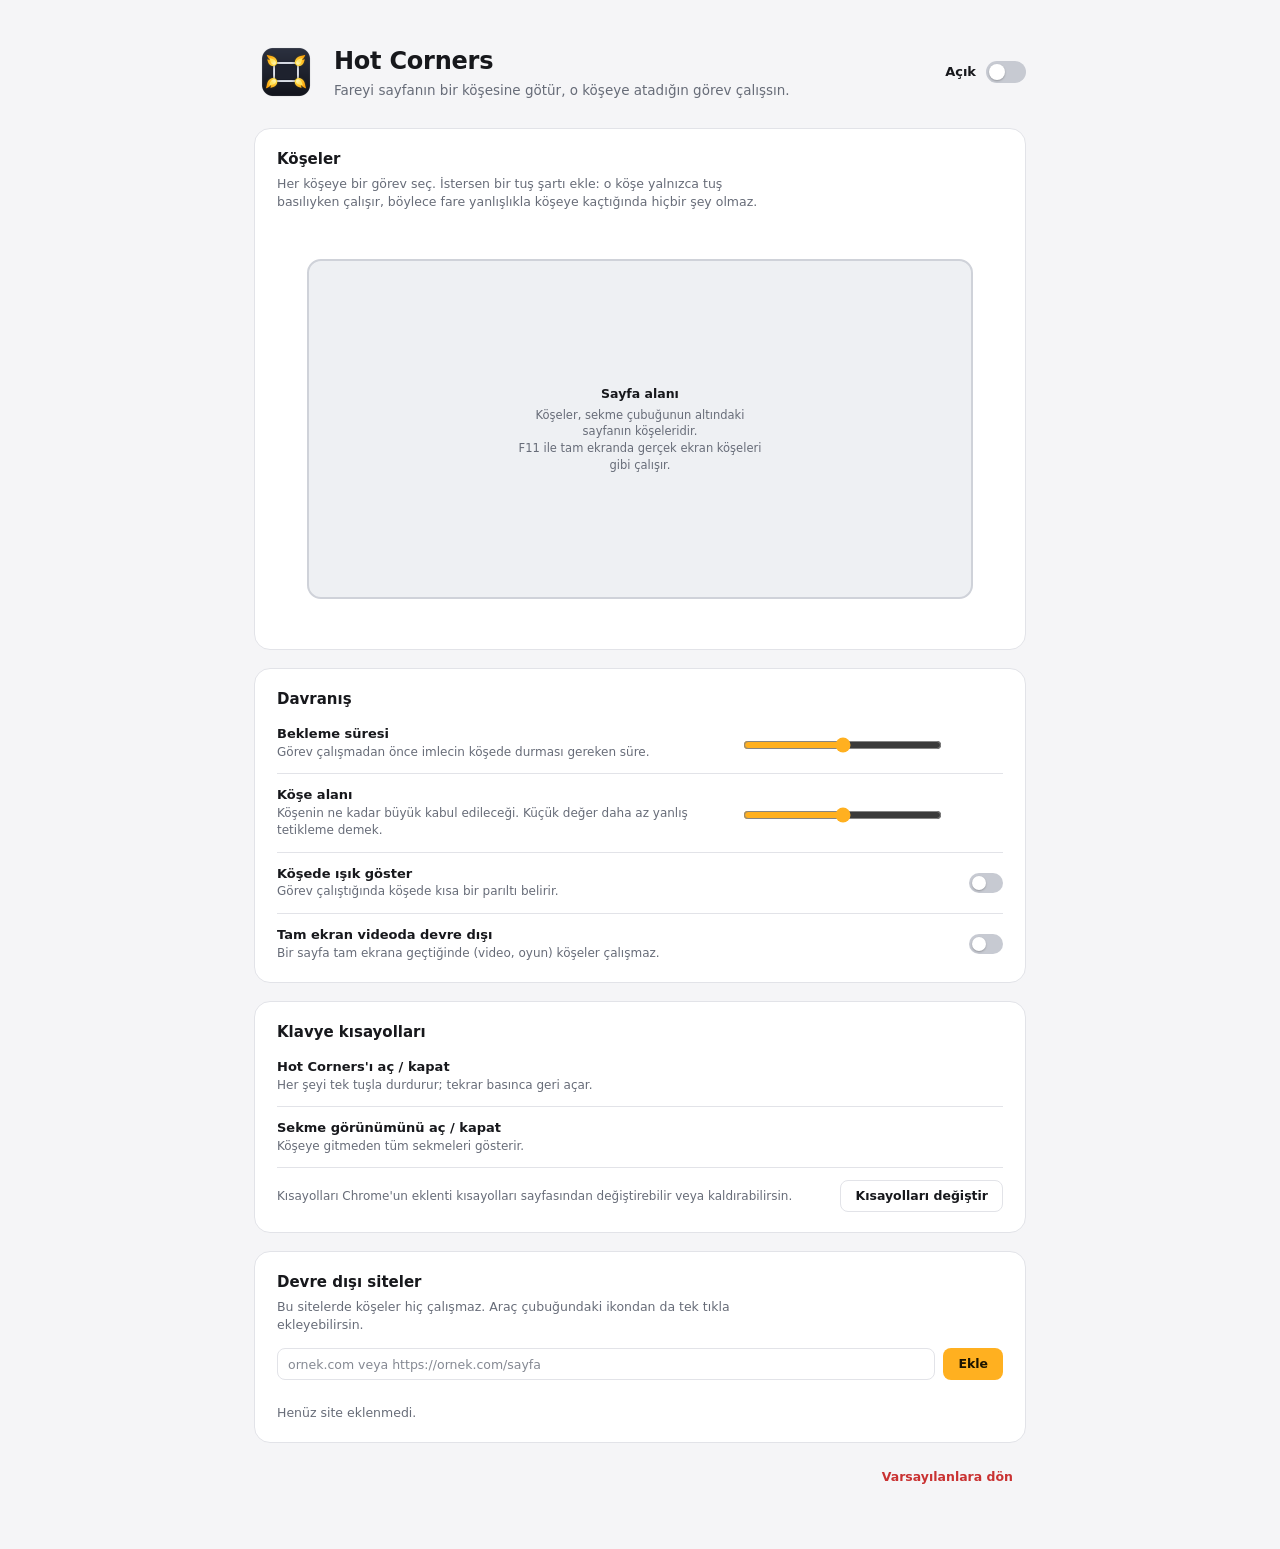
==== extension/options.html @ 981937c7 "Hot Corners 1.2.0: macOS-style hot corners for Chrome - Corner actions for tabs, page and window, pl" ====
<!doctype html>
<html lang="tr">
<head>
  <meta charset="utf-8">
  <meta name="viewport" content="width=device-width, initial-scale=1">
  <title>Hot Corners · Ayarlar</title>
  <link rel="icon" href="icons/icon32.png">
  <link rel="stylesheet" href="ui.css">
  <link rel="stylesheet" href="options.css">
</head>
<body>
  <main class="page">
    <header class="hero">
      <img src="icons/icon128.png" alt="" width="64" height="64">
      <div class="hero-text">
        <h1>Hot Corners</h1>
        <p>Fareyi sayfanın bir köşesine götür, o köşeye atadığın görev çalışsın.</p>
      </div>
      <div class="master">
        <div class="master-text">
          <span id="status">Açık</span>
          <button class="btn ghost" id="resume" type="button" hidden>Devam et</button>
        </div>
        <label class="switch" title="Hot Corners'ı aç / kapat">
          <input type="checkbox" id="enabled" aria-label="Hot Corners'ı aç / kapat">
          <span></span>
        </label>
      </div>
    </header>

    <section class="card welcome" id="welcome" hidden aria-labelledby="welcomeTitle">
      <div class="welcome-text">
        <h2 id="welcomeTitle">Hot Corners kuruldu</h2>
        <p>Hemen denemek için fareyi bu sayfanın sol üst köşesine götür: tüm sekmelerin açılır.</p>
        <ul class="tips">
          <li><b>Sol üst köşe</b> sekme görünümünü açar, <b>sağ alt köşe</b> son kullandığın sekmeye döner. Aşağıdan değiştirebilirsin.</li>
          <li><span id="welcomeToggle"></span> ile tamamen kapatıp açabilirsin. Araç çubuğundaki ikon kapalıyken gri görünür.</li>
          <li>İkona <b>sağ tıklayarak</b> 15 dakika ya da 1 saat duraklatabilirsin. Süre bitince kendiliğinden açılır.</li>
          <li>İkonu her an görmek için Chrome'un yap-boz simgesinden Hot Corners'ı sabitle.</li>
        </ul>
      </div>
      <button class="btn primary" id="welcomeDone" type="button">Anladım</button>
    </section>

    <section class="card" aria-labelledby="cornersTitle">
      <div class="card-head">
        <h2 id="cornersTitle">Köşeler</h2>
        <p>Her köşeye bir görev seç. İstersen bir tuş şartı ekle: o köşe yalnızca tuş basılıyken çalışır,
          böylece fare yanlışlıkla köşeye kaçtığında hiçbir şey olmaz.</p>
      </div>
      <div class="stage">
        <div class="screen" id="screen">
          <div class="screen-center">
            <strong>Sayfa alanı</strong>
            <span>Köşeler, sekme çubuğunun altındaki sayfanın köşeleridir.<br>
              F11 ile tam ekranda gerçek ekran köşeleri gibi çalışır.</span>
          </div>
        </div>
      </div>
    </section>

    <section class="card needs-on" aria-labelledby="behaviourTitle">
      <div class="card-head">
        <h2 id="behaviourTitle">Davranış</h2>
      </div>
      <div class="rows">
        <div class="row">
          <div class="row-text">
            <label for="delay">Bekleme süresi</label>
            <p>Görev çalışmadan önce imlecin köşede durması gereken süre.</p>
          </div>
          <div class="row-control">
            <input type="range" id="delay" min="0" max="1000" step="50">
            <output id="delayOut" for="delay"></output>
          </div>
        </div>
        <div class="row">
          <div class="row-text">
            <label for="size">Köşe alanı</label>
            <p>Köşenin ne kadar büyük kabul edileceği. Küçük değer daha az yanlış tetikleme demek.</p>
          </div>
          <div class="row-control">
            <input type="range" id="size" min="2" max="30" step="1">
            <output id="sizeOut" for="size"></output>
          </div>
        </div>
        <div class="row">
          <div class="row-text">
            <label for="feedback">Köşede ışık göster</label>
            <p>Görev çalıştığında köşede kısa bir parıltı belirir.</p>
          </div>
          <label class="switch small"><input type="checkbox" id="feedback"><span></span></label>
        </div>
        <div class="row">
          <div class="row-text">
            <label for="ignoreFullscreen">Tam ekran videoda devre dışı</label>
            <p>Bir sayfa tam ekrana geçtiğinde (video, oyun) köşeler çalışmaz.</p>
          </div>
          <label class="switch small"><input type="checkbox" id="ignoreFullscreen"><span></span></label>
        </div>
      </div>
    </section>

    <section class="card" aria-labelledby="shortcutTitle">
      <div class="card-head">
        <h2 id="shortcutTitle">Klavye kısayolları</h2>
      </div>
      <div class="rows">
        <div class="row">
          <div class="row-text">
            <span class="label">Hot Corners'ı aç / kapat</span>
            <p>Her şeyi tek tuşla durdurur; tekrar basınca geri açar.</p>
          </div>
          <span class="keys" id="keyToggle"></span>
        </div>
        <div class="row">
          <div class="row-text">
            <span class="label">Sekme görünümünü aç / kapat</span>
            <p>Köşeye gitmeden tüm sekmeleri gösterir.</p>
          </div>
          <span class="keys" id="keyOverview"></span>
        </div>
        <div class="row">
          <p class="hint">Kısayolları Chrome'un eklenti kısayolları sayfasından değiştirebilir veya kaldırabilirsin.</p>
          <button class="btn" id="changeShortcut" type="button">Kısayolları değiştir</button>
        </div>
      </div>
    </section>

    <section class="card needs-on" aria-labelledby="sitesTitle">
      <div class="card-head">
        <h2 id="sitesTitle">Devre dışı siteler</h2>
        <p>Bu sitelerde köşeler hiç çalışmaz. Araç çubuğundaki ikondan da tek tıkla ekleyebilirsin.</p>
      </div>
      <form class="add-site" id="addSite" novalidate>
        <input class="field" id="siteInput" type="text" placeholder="ornek.com veya https://ornek.com/sayfa"
               spellcheck="false" autocomplete="off" aria-label="Site adresi">
        <button class="btn primary" type="submit">Ekle</button>
      </form>
      <p class="error" id="siteError" role="alert" hidden></p>
      <ul class="sites" id="sites"></ul>
      <p class="empty" id="sitesEmpty">Henüz site eklenmedi.</p>
    </section>

    <footer class="foot">
      <span id="version"></span>
      <button class="btn ghost danger" id="reset" type="button">Varsayılanlara dön</button>
    </footer>
  </main>
  <script src="shared.js"></script>
  <script src="ui.js"></script>
  <script src="options.js"></script>
</body>
</html>
---- extension/ui.css ----
/* Shared by popup.html and options.html */

:root {
  color-scheme: light dark;
  --bg: #f5f5f7;
  --card: #ffffff;
  --fg: #17181c;
  --muted: #676c78;
  --line: #e2e3e8;
  --field: #ffffff;
  --screen: #eef0f3;
  --screen-line: #cfd2d9;
  --accent: #ffb020;
  --accent-ink: #1d1400;
  --accent-text: #9a5700;
  --danger: #c93232;
  --off: #c7cad2;
  --focus: #f29d00;
  --radius: 12px;
}

@media (prefers-color-scheme: dark) {
  :root {
    --bg: #111216;
    --card: #1a1c22;
    --fg: #eceef2;
    --muted: #9ba1ad;
    --line: #2b2e36;
    --field: #22252c;
    --screen: #15171c;
    --screen-line: #3a3e48;
    --accent-text: #ffc457;
    --danger: #ff6b6b;
    --off: #41454f;
  }
}

* { box-sizing: border-box; }

body {
  margin: 0;
  background: var(--bg);
  color: var(--fg);
  font: 13px/1.45 "Segoe UI", system-ui, -apple-system, sans-serif;
  -webkit-font-smoothing: antialiased;
}

h1, h2, h3, p { margin: 0; }

button, select, input { font: inherit; color: inherit; }

:focus-visible { outline: 2px solid var(--focus); outline-offset: 2px; }

/* ---------- switch ---------- */
.switch { position: relative; display: inline-block; flex: none; width: 40px; height: 22px; cursor: pointer; }
.switch input { position: absolute; inset: 0; width: 100%; height: 100%; margin: 0; opacity: 0; cursor: pointer; }
.switch span { position: absolute; inset: 0; border-radius: 11px; background: var(--off); transition: background .15s ease; }
.switch span::after {
  content: ""; position: absolute; top: 3px; left: 3px; width: 16px; height: 16px; border-radius: 50%;
  background: #fff; box-shadow: 0 1px 2px rgba(0,0,0,.25); transition: transform .15s ease;
}
.switch input:checked + span { background: var(--accent); }
.switch input:checked + span::after { transform: translateX(18px); }
.switch input:focus-visible + span { outline: 2px solid var(--focus); outline-offset: 2px; }
.switch.small { width: 34px; height: 20px; }
.switch.small span::after { width: 14px; height: 14px; }
.switch.small input:checked + span::after { transform: translateX(14px); }

/* ---------- fields ---------- */
select, .field {
  width: 100%; height: 32px; padding: 0 10px;
  border: 1px solid var(--line); border-radius: 8px; background: var(--field);
  font-size: 12.5px;
}
select { cursor: pointer; padding-right: 6px; }
.field::placeholder { color: var(--muted); opacity: .8; }
select:hover, .field:hover { border-color: var(--screen-line); }

.btn {
  display: inline-flex; align-items: center; justify-content: center; gap: 6px;
  height: 32px; padding: 0 14px; border-radius: 8px; cursor: pointer;
  border: 1px solid var(--line); background: var(--field); font-size: 12.5px; font-weight: 600;
  white-space: nowrap;
}
.btn:hover { border-color: var(--screen-line); }
.btn.primary { background: var(--accent); border-color: transparent; color: var(--accent-ink); }
.btn.primary:hover { filter: brightness(1.05); }
.btn.ghost { border-color: transparent; background: transparent; color: var(--accent-text); padding: 0 8px; }
.btn.danger { color: var(--danger); }
.btn:disabled { opacity: .5; cursor: default; }

input[type="range"] { width: 100%; margin: 4px 0 0; accent-color: var(--accent); }
input[type="checkbox"]:not(.switch input) { accent-color: var(--accent); }

/* ---------- the "screen" corner editor ---------- */
.stage { padding: 26px; }
.screen {
  --f: 26px; /* flame width; height is 1.45x */
  position: relative;
  border: 2px solid var(--screen-line); border-radius: 14px; background: var(--screen);
}
.corner { position: absolute; display: flex; flex-direction: column; gap: 6px; width: calc(50% - 26px); }
.corner.tl { top: 14px; left: 14px; }
.corner.tr { top: 14px; right: 14px; }
.corner.bl { bottom: 14px; left: 14px; flex-direction: column-reverse; }
.corner.br { bottom: 14px; right: 14px; flex-direction: column-reverse; }
.corner-name { font-size: 11px; font-weight: 600; letter-spacing: .04em; text-transform: uppercase; color: var(--muted); }
.corner.tr .corner-name, .corner.br .corner-name { text-align: right; }
.chip {
  align-self: flex-start; padding: 1px 7px; border-radius: 6px; font-size: 11px;
  background: color-mix(in srgb, var(--accent) 20%, transparent); color: var(--accent-text);
}
.corner.tr .chip, .corner.br .chip { align-self: flex-end; }

.screen-center {
  position: absolute; inset: 0; display: grid; place-content: center; gap: 4px;
  text-align: center; pointer-events: none; color: var(--muted); font-size: 12px;
}

.flame {
  position: absolute; width: var(--f); height: calc(var(--f) * 1.45);
  transform-origin: calc(var(--f) * .5) calc(var(--f) * 1.05);
  pointer-events: none; overflow: visible;
  filter: grayscale(1); opacity: .28;
  transition: opacity .2s ease, filter .2s ease;
}
.flame.on { filter: drop-shadow(0 0 6px rgba(255, 176, 32, .55)); opacity: 1; }
.flame.tl { left: calc(var(--f) * -.5 - 2px); top: calc(var(--f) * -1.05 - 2px); transform: rotate(-45deg); }
.flame.tr { left: calc(100% - var(--f) * .5 + 2px); top: calc(var(--f) * -1.05 - 2px); transform: rotate(45deg) scaleX(-1); }
.flame.bl { left: calc(var(--f) * -.5 - 2px); top: calc(100% - var(--f) * 1.05 + 2px); transform: rotate(-135deg); }
.flame.br { left: calc(100% - var(--f) * .5 + 2px); top: calc(100% - var(--f) * 1.05 + 2px); transform: rotate(135deg) scaleX(-1); }

@keyframes flicker { 0%, 100% { scale: 1; } 50% { scale: 1.06 .97; } }
.flame.on { animation: flicker 1.6s ease-in-out infinite; }
.flame.tr.on, .flame.br.on { animation-delay: -.5s; }
.flame.bl.on { animation-delay: -1.1s; }

/* ---------- toast ---------- */
.toast {
  position: fixed; left: 50%; bottom: 18px; translate: -50% 12px;
  padding: 7px 14px; border-radius: 999px; font-size: 12px; font-weight: 600;
  background: var(--fg); color: var(--bg); opacity: 0; pointer-events: none;
  transition: opacity .18s ease, translate .18s ease;
}
.toast.show { opacity: 1; translate: -50% 0; }

body.off .stage, body.off .needs-on { opacity: .45; }

@media (prefers-reduced-motion: reduce) {
  *, *::before, *::after { animation: none !important; transition: none !important; }
}

[hidden] { display: none !important; }
---- extension/options.css ----
.page {
  width: 100%; max-width: 820px; margin: 0 auto; padding: 40px 24px 56px;
  display: flex; flex-direction: column; gap: 18px;
}

.hero { display: flex; align-items: center; gap: 16px; margin-bottom: 6px; }
.hero img { flex: none; }
.hero-text { flex: 1; min-width: 0; }
.hero h1 { font-size: 24px; font-weight: 700; letter-spacing: -.01em; }
.hero p { margin-top: 2px; color: var(--muted); font-size: 13.5px; }
.master { display: flex; align-items: center; gap: 10px; font-weight: 600; }

.card { background: var(--card); border: 1px solid var(--line); border-radius: 16px; padding: 20px 22px; }
.card-head { display: flex; flex-direction: column; gap: 4px; margin-bottom: 14px; }
.card-head h2 { font-size: 15px; font-weight: 650; }
.card-head p { color: var(--muted); font-size: 12.5px; max-width: 62ch; }

.stage { padding: 34px 30px 30px; }
.screen { --f: 30px; height: 340px; }
.corner { width: calc(50% - 40px); max-width: 260px; }
.corner.tl, .corner.tr { top: 16px; }
.corner.bl, .corner.br { bottom: 16px; }
.corner.tl, .corner.bl { left: 16px; }
.corner.tr, .corner.br { right: 16px; }
.screen-center span { font-size: 11.5px; max-width: 34ch; }
.screen-center strong { color: var(--fg); font-weight: 600; font-size: 12.5px; }

.rows { display: flex; flex-direction: column; }
.row {
  display: flex; align-items: center; justify-content: space-between; gap: 24px;
  padding: 12px 0; border-top: 1px solid var(--line);
}
.row:first-child { border-top: 0; padding-top: 0; }
.row:last-child { padding-bottom: 0; }
.row-text { min-width: 0; }
.row-text label, .row-text .label { font-weight: 600; }
.row-text p { color: var(--muted); font-size: 12px; }
.row-control { display: flex; align-items: center; gap: 12px; flex: none; width: 260px; }
.row-control output { width: 64px; text-align: right; color: var(--muted); font-variant-numeric: tabular-nums; }

.add-site { display: flex; gap: 8px; }
.error { margin-top: 6px; color: var(--danger); font-size: 12px; }
.sites { list-style: none; margin: 12px 0 0; padding: 0; display: flex; flex-direction: column; }
.sites li {
  display: flex; align-items: center; justify-content: space-between; gap: 12px;
  padding: 7px 4px 7px 10px; border-top: 1px solid var(--line);
}
.sites li:first-child { border-top: 0; }
.sites img { width: 16px; height: 16px; flex: none; }
.sites .host { flex: 1; min-width: 0; overflow: hidden; text-overflow: ellipsis; white-space: nowrap; }
.empty { margin-top: 12px; color: var(--muted); font-size: 12.5px; }

.foot { display: flex; align-items: center; justify-content: space-between; color: var(--muted); font-size: 12px; padding: 0 4px; }

@media (max-width: 640px) {
  .page { padding: 24px 16px 40px; }
  .hero { flex-wrap: wrap; }
  .master { width: 100%; justify-content: space-between; }
  .stage { padding: 30px 22px 26px; }
  .screen { height: auto; display: grid; grid-template-columns: 1fr; gap: 14px; padding: 16px; }
  .corner { position: static; width: auto; max-width: none; flex-direction: column !important; }
  .corner .corner-name { text-align: left !important; }
  .screen-center { display: none; }
  .row { flex-direction: column; align-items: stretch; gap: 8px; }
  .row-control { width: 100%; }
}

.master-text { display: flex; flex-direction: column; align-items: flex-end; line-height: 1.25; }
.master-text .btn { height: 22px; padding: 0; font-size: 12px; }
body.paused #status { color: var(--accent-text); }

.welcome {
  display: flex; align-items: flex-start; gap: 20px;
  border-color: color-mix(in srgb, var(--accent) 50%, var(--line));
  background: linear-gradient(135deg, color-mix(in srgb, var(--accent) 12%, var(--card)), var(--card) 60%);
}
.welcome-text { flex: 1; min-width: 0; display: flex; flex-direction: column; gap: 6px; }
.welcome h2 { font-size: 17px; font-weight: 700; }
.welcome p { color: var(--muted); }
.tips { margin: 6px 0 0; padding-left: 18px; display: flex; flex-direction: column; gap: 5px; max-width: 70ch; }
.tips li::marker { color: var(--accent); }

.keys { display: inline-flex; align-items: center; gap: 2px; flex: none; color: var(--muted); }
kbd {
  padding: 1px 7px; border: 1px solid var(--line); border-bottom-width: 2px; border-radius: 5px;
  background: var(--bg); font: 600 12px/1.5 inherit; color: var(--fg);
}
.hint { color: var(--muted); font-size: 12px; }

@media (max-width: 640px) {
  .welcome { flex-direction: column; }
  .master-text { align-items: flex-start; }
}
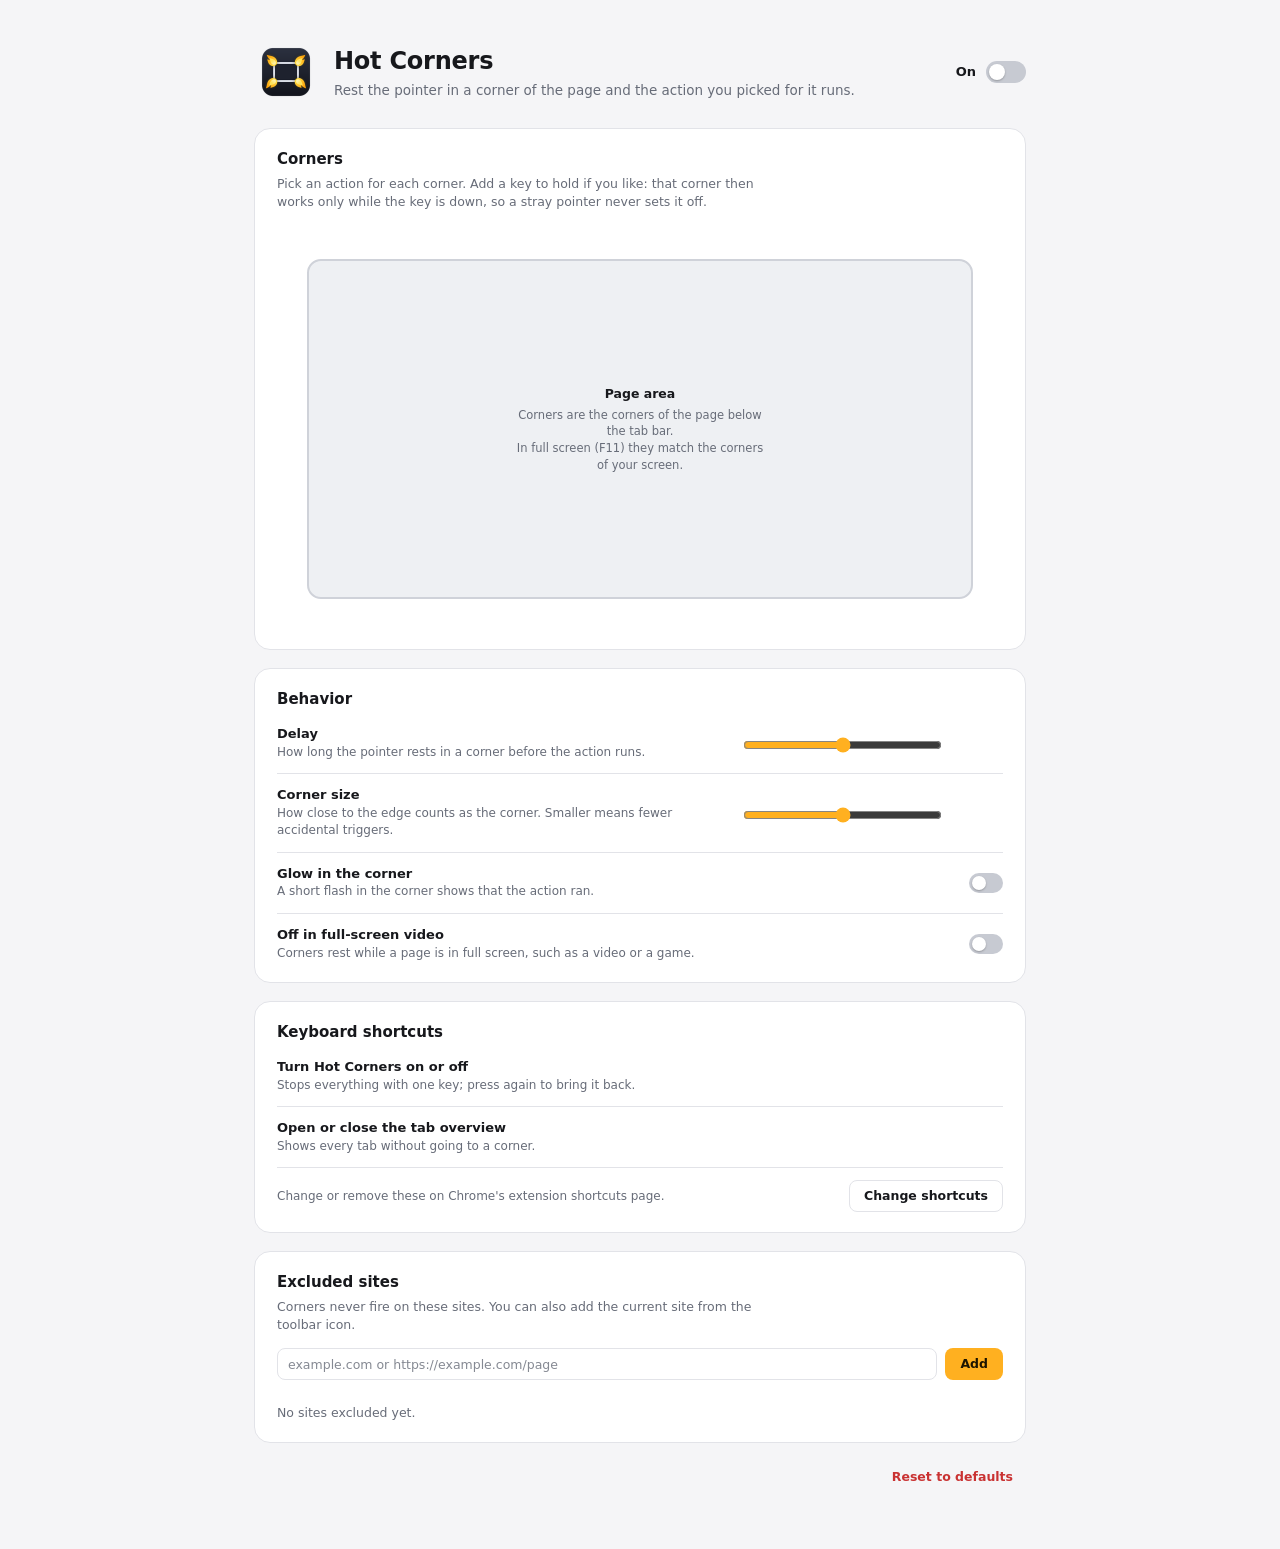
==== commit ff00a61b: "Switch everything to English - Extension UI, notices, menus and shortcut names in English - README, " ====
--- a/extension/options.html
+++ b/extension/options.html
@@ -1,9 +1,9 @@
 <!doctype html>
-<html lang="tr">
+<html lang="en">
 <head>
   <meta charset="utf-8">
   <meta name="viewport" content="width=device-width, initial-scale=1">
-  <title>Hot Corners · Ayarlar</title>
+  <title>Hot Corners · Settings</title>
   <link rel="icon" href="icons/icon32.png">
   <link rel="stylesheet" href="ui.css">
   <link rel="stylesheet" href="options.css">
@@ -14,15 +14,15 @@
       <img src="icons/icon128.png" alt="" width="64" height="64">
       <div class="hero-text">
         <h1>Hot Corners</h1>
-        <p>Fareyi sayfanın bir köşesine götür, o köşeye atadığın görev çalışsın.</p>
+        <p>Rest the pointer in a corner of the page and the action you picked for it runs.</p>
       </div>
       <div class="master">
         <div class="master-text">
-          <span id="status">Açık</span>
-          <button class="btn ghost" id="resume" type="button" hidden>Devam et</button>
+          <span id="status">On</span>
+          <button class="btn ghost" id="resume" type="button" hidden>Resume</button>
         </div>
-        <label class="switch" title="Hot Corners'ı aç / kapat">
-          <input type="checkbox" id="enabled" aria-label="Hot Corners'ı aç / kapat">
+        <label class="switch" title="Turn Hot Corners on or off">
+          <input type="checkbox" id="enabled" aria-label="Turn Hot Corners on or off">
           <span></span>
         </label>
       </div>
@@ -30,30 +30,30 @@
 
     <section class="card welcome" id="welcome" hidden aria-labelledby="welcomeTitle">
       <div class="welcome-text">
-        <h2 id="welcomeTitle">Hot Corners kuruldu</h2>
-        <p>Hemen denemek için fareyi bu sayfanın sol üst köşesine götür: tüm sekmelerin açılır.</p>
+        <h2 id="welcomeTitle">Hot Corners is ready</h2>
+        <p>Try it now: move the pointer to the top-left corner of this page to see all your tabs.</p>
         <ul class="tips">
-          <li><b>Sol üst köşe</b> sekme görünümünü açar, <b>sağ alt köşe</b> son kullandığın sekmeye döner. Aşağıdan değiştirebilirsin.</li>
-          <li><span id="welcomeToggle"></span> ile tamamen kapatıp açabilirsin. Araç çubuğundaki ikon kapalıyken gri görünür.</li>
-          <li>İkona <b>sağ tıklayarak</b> 15 dakika ya da 1 saat duraklatabilirsin. Süre bitince kendiliğinden açılır.</li>
-          <li>İkonu her an görmek için Chrome'un yap-boz simgesinden Hot Corners'ı sabitle.</li>
+          <li>The <b>top-left corner</b> opens the tab overview and the <b>bottom-right corner</b> jumps back to your last tab. Change them below.</li>
+          <li>Turn everything off or on with <span id="welcomeToggle"></span>. The toolbar icon turns grey while it's off.</li>
+          <li><b>Right-click</b> the toolbar icon to pause for 15 minutes or an hour. It comes back on by itself.</li>
+          <li>Pin Hot Corners from Chrome's puzzle-piece menu to keep the icon in view.</li>
         </ul>
       </div>
-      <button class="btn primary" id="welcomeDone" type="button">Anladım</button>
+      <button class="btn primary" id="welcomeDone" type="button">Got it</button>
     </section>
 
     <section class="card" aria-labelledby="cornersTitle">
       <div class="card-head">
-        <h2 id="cornersTitle">Köşeler</h2>
-        <p>Her köşeye bir görev seç. İstersen bir tuş şartı ekle: o köşe yalnızca tuş basılıyken çalışır,
-          böylece fare yanlışlıkla köşeye kaçtığında hiçbir şey olmaz.</p>
+        <h2 id="cornersTitle">Corners</h2>
+        <p>Pick an action for each corner. Add a key to hold if you like: that corner then works only while
+          the key is down, so a stray pointer never sets it off.</p>
       </div>
       <div class="stage">
         <div class="screen" id="screen">
           <div class="screen-center">
-            <strong>Sayfa alanı</strong>
-            <span>Köşeler, sekme çubuğunun altındaki sayfanın köşeleridir.<br>
-              F11 ile tam ekranda gerçek ekran köşeleri gibi çalışır.</span>
+            <strong>Page area</strong>
+            <span>Corners are the corners of the page below the tab bar.<br>
+              In full screen (F11) they match the corners of your screen.</span>
           </div>
         </div>
       </div>
@@ -61,13 +61,13 @@
 
     <section class="card needs-on" aria-labelledby="behaviourTitle">
       <div class="card-head">
-        <h2 id="behaviourTitle">Davranış</h2>
+        <h2 id="behaviourTitle">Behavior</h2>
       </div>
       <div class="rows">
         <div class="row">
           <div class="row-text">
-            <label for="delay">Bekleme süresi</label>
-            <p>Görev çalışmadan önce imlecin köşede durması gereken süre.</p>
+            <label for="delay">Delay</label>
+            <p>How long the pointer rests in a corner before the action runs.</p>
           </div>
           <div class="row-control">
             <input type="range" id="delay" min="0" max="1000" step="50">
@@ -76,8 +76,8 @@
         </div>
         <div class="row">
           <div class="row-text">
-            <label for="size">Köşe alanı</label>
-            <p>Köşenin ne kadar büyük kabul edileceği. Küçük değer daha az yanlış tetikleme demek.</p>
+            <label for="size">Corner size</label>
+            <p>How close to the edge counts as the corner. Smaller means fewer accidental triggers.</p>
           </div>
           <div class="row-control">
             <input type="range" id="size" min="2" max="30" step="1">
@@ -86,15 +86,15 @@
         </div>
         <div class="row">
           <div class="row-text">
-            <label for="feedback">Köşede ışık göster</label>
-            <p>Görev çalıştığında köşede kısa bir parıltı belirir.</p>
+            <label for="feedback">Glow in the corner</label>
+            <p>A short flash in the corner shows that the action ran.</p>
           </div>
           <label class="switch small"><input type="checkbox" id="feedback"><span></span></label>
         </div>
         <div class="row">
           <div class="row-text">
-            <label for="ignoreFullscreen">Tam ekran videoda devre dışı</label>
-            <p>Bir sayfa tam ekrana geçtiğinde (video, oyun) köşeler çalışmaz.</p>
+            <label for="ignoreFullscreen">Off in full-screen video</label>
+            <p>Corners rest while a page is in full screen, such as a video or a game.</p>
           </div>
           <label class="switch small"><input type="checkbox" id="ignoreFullscreen"><span></span></label>
         </div>
@@ -103,48 +103,48 @@
 
     <section class="card" aria-labelledby="shortcutTitle">
       <div class="card-head">
-        <h2 id="shortcutTitle">Klavye kısayolları</h2>
+        <h2 id="shortcutTitle">Keyboard shortcuts</h2>
       </div>
       <div class="rows">
         <div class="row">
           <div class="row-text">
-            <span class="label">Hot Corners'ı aç / kapat</span>
-            <p>Her şeyi tek tuşla durdurur; tekrar basınca geri açar.</p>
+            <span class="label">Turn Hot Corners on or off</span>
+            <p>Stops everything with one key; press again to bring it back.</p>
           </div>
           <span class="keys" id="keyToggle"></span>
         </div>
         <div class="row">
           <div class="row-text">
-            <span class="label">Sekme görünümünü aç / kapat</span>
-            <p>Köşeye gitmeden tüm sekmeleri gösterir.</p>
+            <span class="label">Open or close the tab overview</span>
+            <p>Shows every tab without going to a corner.</p>
           </div>
           <span class="keys" id="keyOverview"></span>
         </div>
         <div class="row">
-          <p class="hint">Kısayolları Chrome'un eklenti kısayolları sayfasından değiştirebilir veya kaldırabilirsin.</p>
-          <button class="btn" id="changeShortcut" type="button">Kısayolları değiştir</button>
+          <p class="hint">Change or remove these on Chrome's extension shortcuts page.</p>
+          <button class="btn" id="changeShortcut" type="button">Change shortcuts</button>
         </div>
       </div>
     </section>
 
     <section class="card needs-on" aria-labelledby="sitesTitle">
       <div class="card-head">
-        <h2 id="sitesTitle">Devre dışı siteler</h2>
-        <p>Bu sitelerde köşeler hiç çalışmaz. Araç çubuğundaki ikondan da tek tıkla ekleyebilirsin.</p>
+        <h2 id="sitesTitle">Excluded sites</h2>
+        <p>Corners never fire on these sites. You can also add the current site from the toolbar icon.</p>
       </div>
       <form class="add-site" id="addSite" novalidate>
-        <input class="field" id="siteInput" type="text" placeholder="ornek.com veya https://ornek.com/sayfa"
-               spellcheck="false" autocomplete="off" aria-label="Site adresi">
-        <button class="btn primary" type="submit">Ekle</button>
+        <input class="field" id="siteInput" type="text" placeholder="example.com or https://example.com/page"
+               spellcheck="false" autocomplete="off" aria-label="Site address">
+        <button class="btn primary" type="submit">Add</button>
       </form>
       <p class="error" id="siteError" role="alert" hidden></p>
       <ul class="sites" id="sites"></ul>
-      <p class="empty" id="sitesEmpty">Henüz site eklenmedi.</p>
+      <p class="empty" id="sitesEmpty">No sites excluded yet.</p>
     </section>
 
     <footer class="foot">
       <span id="version"></span>
-      <button class="btn ghost danger" id="reset" type="button">Varsayılanlara dön</button>
+      <button class="btn ghost danger" id="reset" type="button">Reset to defaults</button>
     </footer>
   </main>
   <script src="shared.js"></script>
